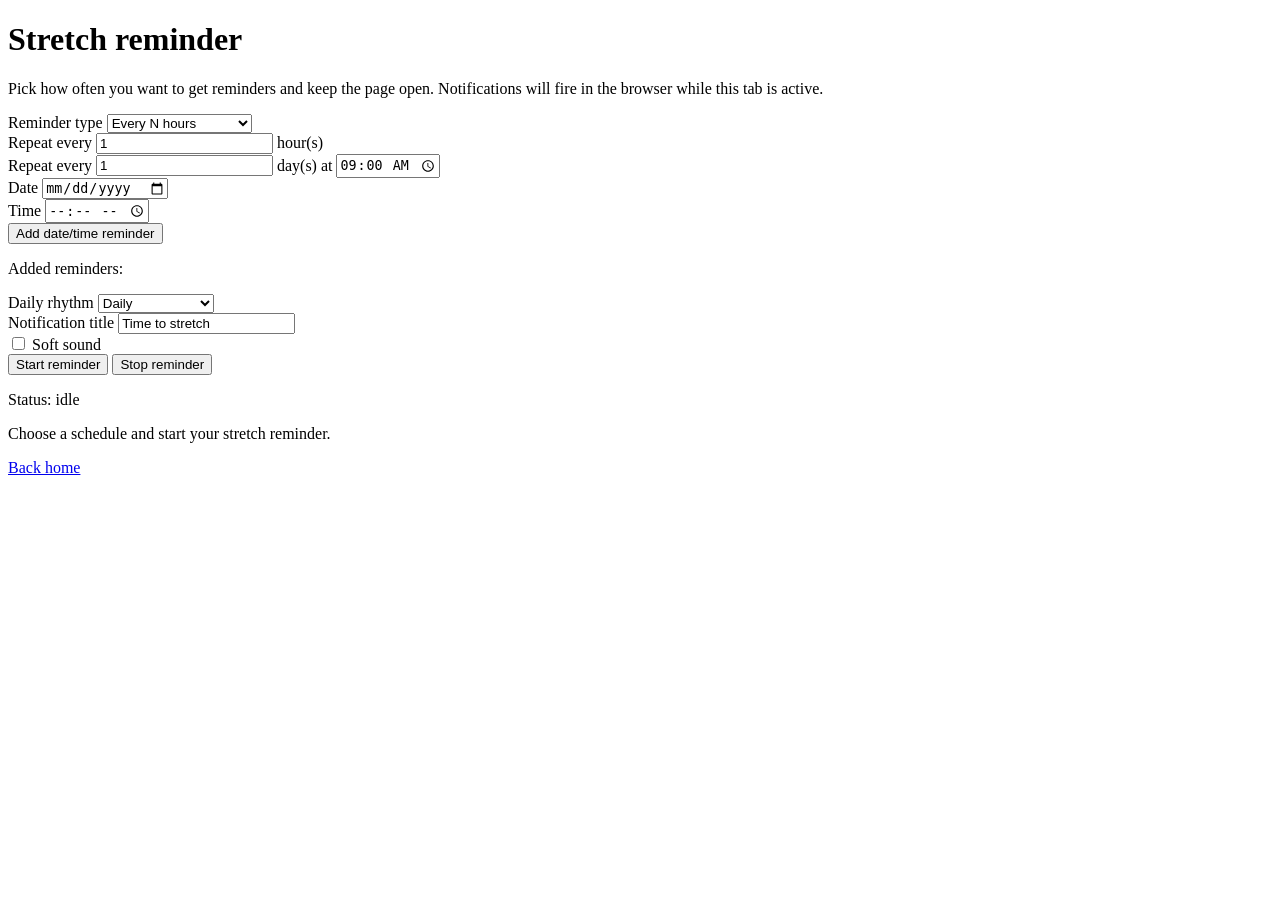
==== alarms.html @ 8a990207 "refactored the app" ====
<!DOCTYPE html>
<html lang="en">
<head>
  <meta charset="UTF-8">
  <meta name="viewport" content="width=device-width, initial-scale=1.0">
  <title>Stretch reminder</title>
  <link rel="stylesheet" href="/static/styles.css">
</head>
<body class="page-alarms">
  <main class="card alarm-card">
    <h1>Stretch reminder</h1>
    <p class="intro">Pick how often you want to get reminders and keep the page open. Notifications will fire in the browser while this tab is active.</p>

    <div class="form-row">
      <label for="scheduleMode">Reminder type</label>
      <select id="scheduleMode">
        <option value="hours">Every N hours</option>
        <option value="days">Every N days at time</option>
        <option value="datetime">Specific date/time</option>
      </select>
    </div>

    <div class="form-row" id="hoursSettings">
      <label for="hours">Repeat every</label>
      <input id="hours" type="number" min="1" value="1">
      <span>hour(s)</span>
    </div>

    <div class="form-row hidden" id="daysSettings">
      <label for="days">Repeat every</label>
      <input id="days" type="number" min="1" value="1">
      <span>day(s) at</span>
      <input id="dayTime" type="time" value="09:00">
    </div>

    <div class="form-row hidden" id="dateTimeSettings">
      <div class="form-row compact">
        <label for="reminderDate">Date</label>
        <input id="reminderDate" type="date">
      </div>
      <div class="form-row compact">
        <label for="reminderTime">Time</label>
        <input id="reminderTime" type="time">
      </div>
      <button id="addDateTime" class="button button-secondary" type="button">Add date/time reminder</button>
      <div>
        <p class="small-note">Added reminders:</p>
        <ul id="scheduleList" class="schedule-list"></ul>
      </div>
    </div>

    <div class="form-row">
      <label for="frequency">Daily rhythm</label>
      <select id="frequency">
        <option>Daily</option>
        <option>Every other day</option>
        <option>Every week</option>
      </select>
    </div>

    <div class="form-row">
      <label for="title">Notification title</label>
      <input id="title" type="text" value="Time to stretch" maxlength="40">
    </div>

    <div class="form-row switch-row">
      <input id="softSound" type="checkbox">
      <label for="softSound">Soft sound</label>
    </div>

    <div class="button-row">
      <button id="startBtn" class="button" type="button">Start reminder</button>
      <button id="stopBtn" class="button button-secondary" type="button">Stop reminder</button>
    </div>

    <p id="status" class="status">Status: idle</p>
    <p id="message" class="message">Choose a schedule and start your stretch reminder.</p>
    <a class="link" href="/">Back home</a>
  </main>
  <script src="/static/app.js"></script>
</body>
</html>
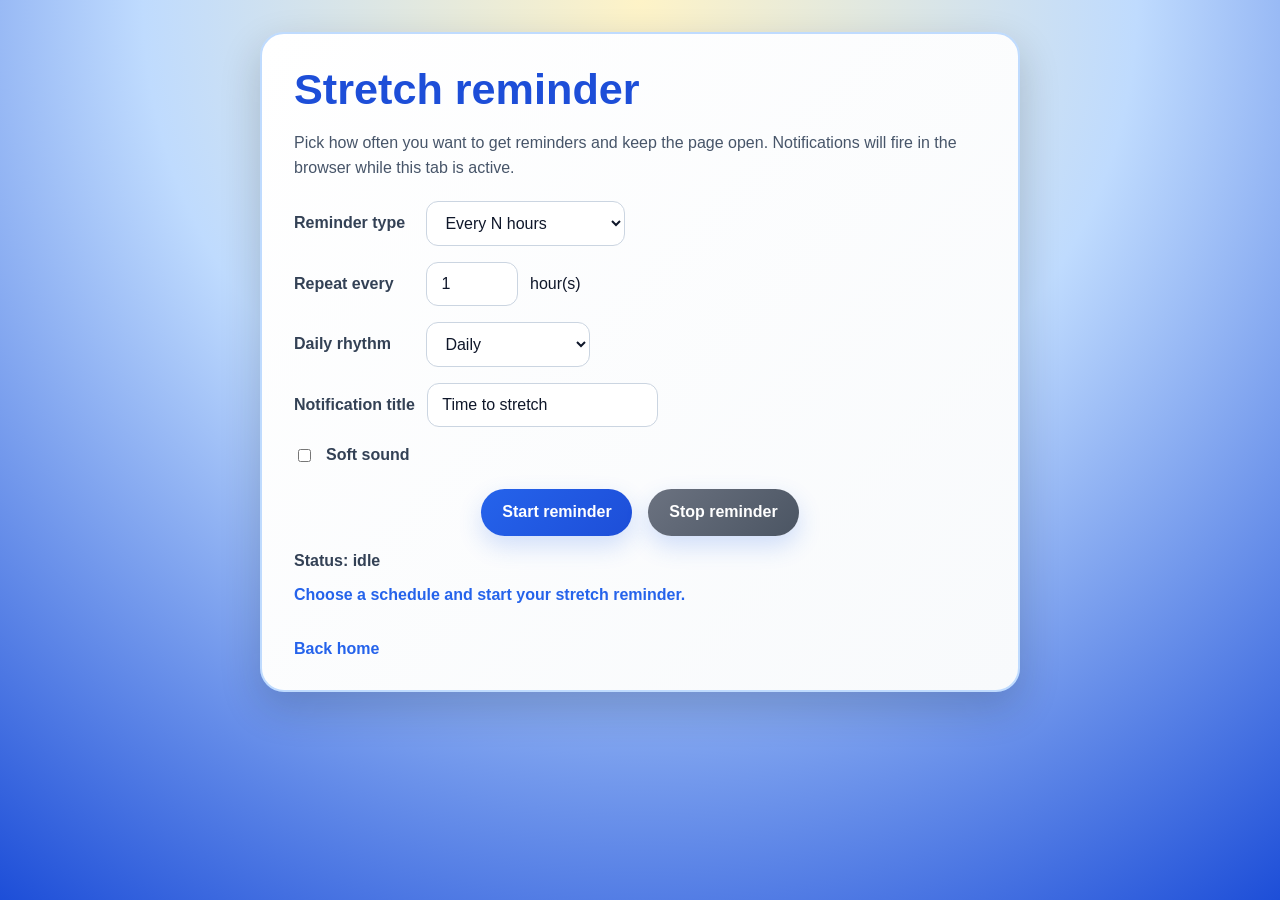
==== commit 67ad7483: "fixed links for alarm" ====
--- a/alarms.html
+++ b/alarms.html
@@ -4,7 +4,7 @@
   <meta charset="UTF-8">
   <meta name="viewport" content="width=device-width, initial-scale=1.0">
   <title>Stretch reminder</title>
-  <link rel="stylesheet" href="/static/styles.css">
+  <link rel="stylesheet" href="./styles.css">
 </head>
 <body class="page-alarms">
   <main class="card alarm-card">
@@ -75,8 +75,8 @@
 
     <p id="status" class="status">Status: idle</p>
     <p id="message" class="message">Choose a schedule and start your stretch reminder.</p>
-    <a class="link" href="/">Back home</a>
+    <a class="link" href="./index.html">Back home</a>
   </main>
-  <script src="/static/app.js"></script>
+  <script src="./app.js"></script>
 </body>
 </html>
--- a/styles.css
+++ b/styles.css
@@ -0,0 +1,326 @@
+:root {
+  color-scheme: light;
+  --bg-start: #fef3c7;
+  --bg-mid: #bfdbfe;
+  --bg-end: #1d4ed8;
+  --surface: rgba(255, 255, 255, 0.95);
+  --border: #bfdbfe;
+  --text: #0f172a;
+  --muted: #475569;
+  --accent: #2563eb;
+  --accent-dark: #1d4ed8;
+  --accent-soft: #dbeafe;
+}
+
+* {
+  box-sizing: border-box;
+}
+
+body {
+  margin: 0;
+  font-family: Arial, Helvetica, sans-serif;
+  color: var(--text);
+  min-height: 100vh;
+  background: radial-gradient(circle at top, var(--bg-start) 0%, var(--bg-mid) 45%, var(--bg-end) 100%);
+}
+
+.page-home {
+  display: grid;
+  place-items: center;
+  padding: 2rem 1rem;
+  position: relative;
+  overflow: hidden;
+}
+
+.page-stretches,
+.page-alarms {
+  padding: 2rem 1rem;
+}
+
+.title-badge {
+  position: absolute;
+  top: 0;
+  left: 0;
+  background: var(--surface);
+  padding: 0.75rem 1rem;
+  border-bottom-right-radius: 1rem;
+  box-shadow: 0 8px 24px rgba(15, 23, 42, 0.12);
+  font-size: 1rem;
+  font-weight: 800;
+  color: var(--text);
+}
+
+.card {
+  width: min(92%, 760px);
+  margin: 0 auto;
+  background: linear-gradient(135deg, #ffffff, #f8fafc);
+  border: 2px solid var(--border);
+  border-radius: 24px;
+  padding: 2rem;
+  box-shadow: 0 16px 40px rgba(15, 23, 42, 0.2);
+}
+
+.hero-card {
+  max-width: 560px;
+  text-align: center;
+  padding: 3rem 2.5rem;
+}
+
+.eyebrow {
+  margin: 0 0 0.4rem;
+  font-size: 0.9rem;
+  font-weight: 700;
+  letter-spacing: 0.16em;
+  text-transform: uppercase;
+  color: var(--accent);
+}
+
+h1 {
+  margin: 0 0 0.75rem;
+  font-size: clamp(2rem, 4vw, 2.7rem);
+  color: var(--accent-dark);
+  line-height: 1.1;
+}
+
+.intro {
+  color: var(--muted);
+  line-height: 1.6;
+  margin-bottom: 1.25rem;
+}
+
+.button-row {
+  display: flex;
+  justify-content: center;
+  gap: 1rem;
+  flex-wrap: wrap;
+  margin-top: 1.5rem;
+}
+
+.button {
+  display: inline-flex;
+  align-items: center;
+  justify-content: center;
+  padding: 0.9rem 1.3rem;
+  border-radius: 999px;
+  border: none;
+  background: linear-gradient(135deg, var(--accent), var(--accent-dark));
+  color: white;
+  font-size: 1rem;
+  font-weight: 700;
+  text-decoration: none;
+  cursor: pointer;
+  box-shadow: 0 10px 24px rgba(37, 99, 235, 0.2);
+  transition: transform 0.2s ease, box-shadow 0.2s ease;
+}
+
+.button:hover {
+  transform: translateY(-2px);
+  box-shadow: 0 12px 28px rgba(37, 99, 235, 0.28);
+}
+
+.button-secondary {
+  background: linear-gradient(135deg, #6b7280, #4b5563);
+}
+
+.filters {
+  display: flex;
+  flex-wrap: wrap;
+  gap: 0.7rem;
+  margin: 1rem 0 1.25rem;
+}
+
+.filter-pill {
+  border: 1px solid #cbd5e1;
+  border-radius: 999px;
+  background: #eff6ff;
+  color: var(--accent);
+  padding: 0.55rem 0.9rem;
+  font-weight: 700;
+  cursor: pointer;
+}
+
+.filter-pill.active {
+  background: linear-gradient(135deg, var(--accent), var(--accent-dark));
+  color: white;
+  border-color: var(--accent);
+}
+
+.stretch-list {
+  display: grid;
+  gap: 1rem;
+}
+
+.stretch-card {
+  border: 1px solid #dbeafe;
+  border-radius: 16px;
+  padding: 1rem;
+  background: linear-gradient(135deg, #f8fbff, #f9fafb);
+  box-shadow: 0 8px 20px rgba(15, 23, 42, 0.06);
+}
+
+.stretch-header {
+  display: flex;
+  justify-content: space-between;
+  align-items: center;
+  gap: 0.75rem;
+  margin-bottom: 0.4rem;
+}
+
+.stretch-title {
+  font-weight: 800;
+  font-size: 1.05rem;
+}
+
+.tag {
+  display: inline-block;
+  padding: 0.3rem 0.6rem;
+  border-radius: 999px;
+  background: var(--accent-soft);
+  color: var(--accent-dark);
+  font-size: 0.8rem;
+  font-weight: 700;
+}
+
+.how-to {
+  margin-top: 0.75rem;
+  padding: 0.8rem 0.95rem;
+  border-radius: 12px;
+  background: #dbeafe;
+  color: #1e3a8a;
+  font-size: 0.95rem;
+  line-height: 1.5;
+}
+
+.rating-row {
+  display: flex;
+  flex-direction: column;
+  gap: 0.6rem;
+  margin-top: 0.9rem;
+}
+
+.rating-inputs {
+  display: flex;
+  flex-wrap: wrap;
+  gap: 0.6rem;
+}
+
+input,
+select,
+textarea {
+  padding: 0.75rem 0.9rem;
+  border: 1px solid #cbd5e1;
+  border-radius: 0.75rem;
+  font-size: 1rem;
+  color: #0f172a;
+  background: white;
+}
+
+textarea {
+  min-height: 80px;
+  resize: vertical;
+}
+
+input[type="number"] {
+  width: 92px;
+}
+
+.form-row {
+  display: flex;
+  flex-wrap: wrap;
+  align-items: center;
+  gap: 0.75rem;
+  margin-top: 1rem;
+}
+
+.form-row.compact {
+  margin-top: 0;
+}
+
+.form-row label {
+  min-width: 120px;
+  font-weight: 700;
+  color: #334155;
+}
+
+.switch-row {
+  margin-top: 1.2rem;
+}
+
+.switch-row input {
+  width: auto;
+}
+
+.small-note {
+  color: #475569;
+  margin: 0.5rem 0 0.25rem;
+}
+
+.schedule-list {
+  list-style: none;
+  padding: 0;
+  margin: 0;
+  display: grid;
+  gap: 0.6rem;
+}
+
+.schedule-item {
+  display: flex;
+  justify-content: space-between;
+  align-items: center;
+  gap: 0.75rem;
+  padding: 0.8rem 1rem;
+  border-radius: 0.95rem;
+  background: #f8fbff;
+  border: 1px solid #cbd5e1;
+}
+
+.schedule-item button {
+  border: none;
+  padding: 0.45rem 0.75rem;
+  border-radius: 0.75rem;
+  background: #ef4444;
+  color: white;
+  cursor: pointer;
+}
+
+.saved-review {
+  padding: 0.7rem 0.8rem;
+  border-radius: 10px;
+  background: #f3f4f6;
+  color: #374151;
+  border: 1px solid #e5e7eb;
+  font-size: 0.95rem;
+}
+
+.status,
+.message {
+  margin-top: 1rem;
+  font-weight: 700;
+  color: #334155;
+}
+
+.message {
+  color: var(--accent);
+}
+
+.link {
+  display: inline-block;
+  margin-top: 1.25rem;
+  color: var(--accent);
+  font-weight: 700;
+  text-decoration: none;
+}
+
+.hidden {
+  display: none;
+}
+
+@media (max-width: 640px) {
+  .card {
+    padding: 1.4rem;
+  }
+
+  .hero-card {
+    padding: 2rem 1.2rem;
+  }
+}
